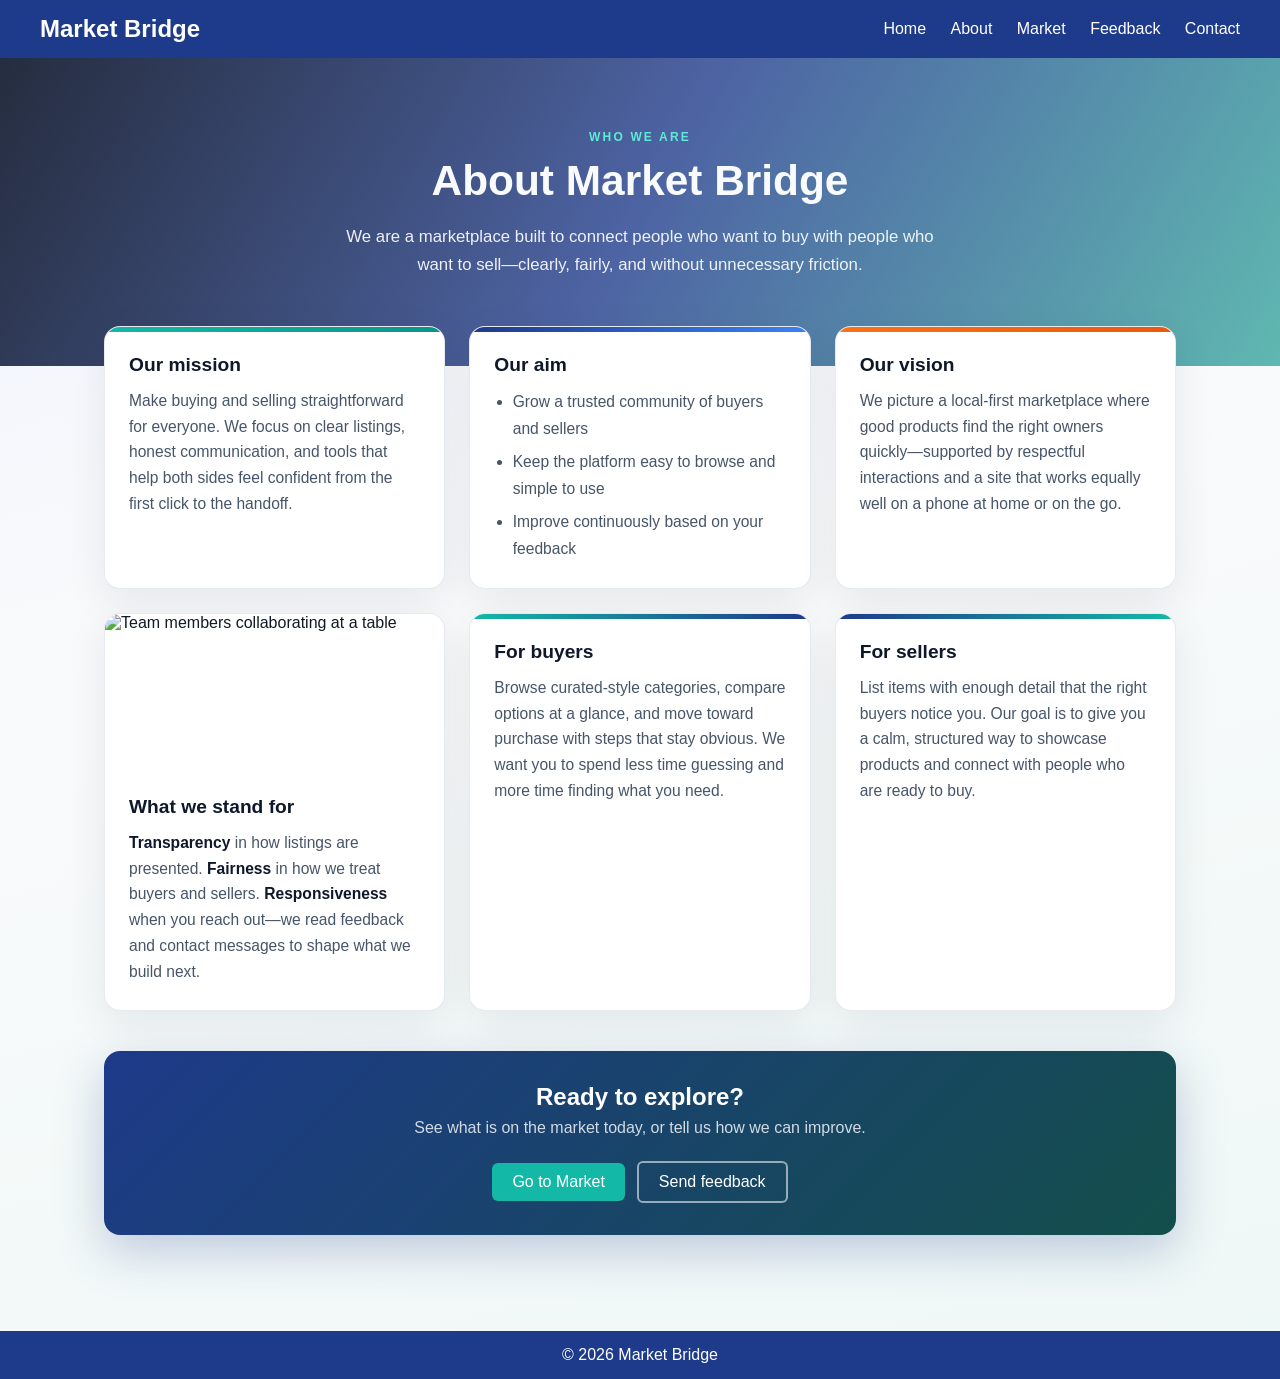
==== about.html @ 3c5c1e12 "done" ====
<!DOCTYPE html>
<html lang="en">
<head>
<meta charset="UTF-8">
<meta name="viewport" content="width=device-width, initial-scale=1.0">
<title>About — Market Bridge</title>
<link rel="preconnect" href="https://fonts.googleapis.com">
<link rel="preconnect" href="https://fonts.gstatic.com" crossorigin>
<link href="https://fonts.googleapis.com/css2?family=DM+Sans:ital,opsz,wght@0,9..40,400;0,9..40,500;0,9..40,600;0,9..40,700&display=swap" rel="stylesheet">
<link rel="stylesheet" href="style.css">
</head>
<body class="about-page">
<header>
<nav>
<h2>Market Bridge</h2>
<div>
<a href="index.html">Home</a>
<a href="about.html">About</a>
<a href="market.html">Market</a>
<a href="feedback.html">Feedback</a>
<a href="contact.html">Contact</a>
</div>
</nav>
</header>

<section class="about-banner" aria-labelledby="about-title">
<div class="about-banner-bg" aria-hidden="true"></div>
<div class="about-banner-overlay" aria-hidden="true"></div>
<div class="about-banner-inner">
<p class="about-eyebrow">Who we are</p>
<h1 id="about-title">About Market Bridge</h1>
<p class="about-intro">We are a marketplace built to connect people who want to buy with people who want to sell—clearly, fairly, and without unnecessary friction.</p>
</div>
</section>

<div class="container about-content">
<div class="about-cards-grid">

<article class="info-card info-card--mission">
<div class="info-card-accent" aria-hidden="true"></div>
<div class="info-card-body">
<h2>Our mission</h2>
<p>Make buying and selling straightforward for everyone. We focus on clear listings, honest communication, and tools that help both sides feel confident from the first click to the handoff.</p>
</div>
</article>

<article class="info-card info-card--aim">
<div class="info-card-accent" aria-hidden="true"></div>
<div class="info-card-body">
<h2>Our aim</h2>
<ul class="info-list">
<li>Grow a trusted community of buyers and sellers</li>
<li>Keep the platform easy to browse and simple to use</li>
<li>Improve continuously based on your feedback</li>
</ul>
</div>
</article>

<article class="info-card info-card--vision">
<div class="info-card-accent" aria-hidden="true"></div>
<div class="info-card-body">
<h2>Our vision</h2>
<p>We picture a local-first marketplace where good products find the right owners quickly—supported by respectful interactions and a site that works equally well on a phone at home or on the go.</p>
</div>
</article>

<article class="info-card info-card--story">
<img class="info-card-photo" src="https://images.unsplash.com/photo-1522071820081-009f0129c71c?w=720&q=80" alt="Team members collaborating at a table" width="720" height="360" loading="lazy">
<div class="info-card-body">
<h2>What we stand for</h2>
<p><strong>Transparency</strong> in how listings are presented. <strong>Fairness</strong> in how we treat buyers and sellers. <strong>Responsiveness</strong> when you reach out—we read feedback and contact messages to shape what we build next.</p>
</div>
</article>

<article class="info-card info-card--buyers">
<div class="info-card-accent" aria-hidden="true"></div>
<div class="info-card-body">
<h2>For buyers</h2>
<p>Browse curated-style categories, compare options at a glance, and move toward purchase with steps that stay obvious. We want you to spend less time guessing and more time finding what you need.</p>
</div>
</article>

<article class="info-card info-card--sellers">
<div class="info-card-accent" aria-hidden="true"></div>
<div class="info-card-body">
<h2>For sellers</h2>
<p>List items with enough detail that the right buyers notice you. Our goal is to give you a calm, structured way to showcase products and connect with people who are ready to buy.</p>
</div>
</article>

</div>

<section class="about-cta-panel" aria-labelledby="cta-heading">
<div class="about-cta-inner">
<h2 id="cta-heading">Ready to explore?</h2>
<p>See what is on the market today, or tell us how we can improve.</p>
<div class="about-cta-actions">
<a href="market.html" class="btn about-cta-btn">Go to Market</a>
<a href="feedback.html" class="btn btn-outline">Send feedback</a>
</div>
</div>
</section>
</div>

<footer>© 2026 Market Bridge</footer>
</body>
</html>
---- style.css ----
/* RESET */
* {
  margin: 0;
  padding: 0;
  box-sizing: border-box;
  font-family: 'Segoe UI', sans-serif;
}

/* BODY */
body {
  background-color: #F9FAFB;
  color: #111827;
}

/* NAVBAR */
header {
  background: #1E3A8A;
  position: sticky;
  top: 0;
  z-index: 1000;
}

nav {
  display: flex;
  justify-content: space-between;
  align-items: center;
  padding: 15px 40px;
}

nav h2 {
  color: white;
}

nav a {
  color: white;
  margin-left: 20px;
  text-decoration: none;
  transition: 0.3s;
  position: relative;
}

/* HOVER UNDERLINE EFFECT */
nav a::after {
  content: "";
  position: absolute;
  width: 0%;
  height: 2px;
  background: #F97316;
  left: 0;
  bottom: -5px;
  transition: 0.3s;
}

nav a:hover::after {
  width: 100%;
}

/* CONTAINER */
.container {
  padding: 40px;
}

/* BUTTON */
.btn {
  background: #14B8A6;
  color: white;
  padding: 10px 20px;
  border: none;
  border-radius: 6px;
  cursor: pointer;
  transition: 0.3s;
}

.btn:hover {
  background: #F97316;
  transform: scale(1.05);
}

/* GRID */
.grid {
  display: grid;
  grid-template-columns: repeat(auto-fit, minmax(250px, 1fr));
  gap: 20px;
  margin-top: 20px;
}

/* CARD DESIGN */
.card {
  background: white;
  border-radius: 12px;
  overflow: hidden;
  box-shadow: 0 4px 12px rgba(0,0,0,0.1);
  transition: 0.3s;
}

.card:hover {
  transform: translateY(-8px);
}

.card img {
  width: 100%;
  height: 200px;
  object-fit: cover;
}

.card-content {
  padding: 15px;
}

/* HERO (default / inner pages) */
.hero {
  text-align: center;
  padding: 60px 20px;
  animation: fadeIn 1s ease-in;
}

.hero h1 {
  font-size: 2.5rem;
  margin-bottom: 10px;
}

/* ——— Home page only ——— */
body.home {
  font-family: "DM Sans", "Segoe UI", system-ui, sans-serif;
  background: linear-gradient(165deg, #f0f4ff 0%, #f9fafb 38%, #eef8f6 100%);
  min-height: 100vh;
}

.visually-hidden {
  position: absolute;
  width: 1px;
  height: 1px;
  padding: 0;
  margin: -1px;
  overflow: hidden;
  clip: rect(0, 0, 0, 0);
  white-space: nowrap;
  border: 0;
}

body.home .hero {
  position: relative;
  min-height: clamp(420px, 78vh, 820px);
  display: flex;
  align-items: center;
  justify-content: center;
  padding: 100px 24px 80px;
  overflow: hidden;
  text-align: center;
}

body.home .hero-bg {
  position: absolute;
  inset: 0;
  background-image: url("https://images.unsplash.com/photo-1441986300917-64674bd600d8?w=1920&q=85");
  background-size: cover;
  background-position: center 35%;
  transform: scale(1.02);
}

body.home .hero-overlay {
  position: absolute;
  inset: 0;
  background: linear-gradient(
    135deg,
    rgba(15, 23, 42, 0.88) 0%,
    rgba(30, 58, 138, 0.72) 45%,
    rgba(15, 118, 110, 0.55) 100%
  );
}

body.home .hero-inner {
  position: relative;
  z-index: 1;
  max-width: 40rem;
  margin: 0 auto;
  color: #f8fafc;
  animation: fadeIn 1.1s ease-out;
}

body.home .hero-eyebrow {
  font-size: 0.8125rem;
  font-weight: 600;
  letter-spacing: 0.2em;
  text-transform: uppercase;
  color: #5eead4;
  margin-bottom: 1rem;
}

body.home .hero h1 {
  font-size: clamp(2rem, 5vw, 3.25rem);
  font-weight: 700;
  line-height: 1.15;
  margin-bottom: 1.25rem;
  color: #fff;
  text-shadow: 0 2px 24px rgba(0, 0, 0, 0.25);
}

body.home .hero-lead {
  font-size: clamp(1rem, 2.2vw, 1.2rem);
  line-height: 1.65;
  opacity: 0.94;
  margin-bottom: 2rem;
  font-weight: 400;
}

body.home .btn-hero {
  display: inline-block;
  padding: 14px 32px;
  font-size: 1rem;
  font-weight: 600;
  text-decoration: none;
  border-radius: 10px;
  box-shadow: 0 12px 40px rgba(20, 184, 166, 0.35);
}

body.home .btn-hero:hover {
  box-shadow: 0 14px 44px rgba(249, 115, 22, 0.35);
}

/* Highlight strip */
.home-highlights {
  max-width: 1200px;
  margin: -48px auto 0;
  padding: 0 24px 48px;
  position: relative;
  z-index: 2;
}

.highlights-grid {
  display: grid;
  grid-template-columns: repeat(auto-fit, minmax(260px, 1fr));
  gap: 1.25rem;
}

.highlight-card {
  background: #fff;
  border-radius: 16px;
  overflow: hidden;
  box-shadow: 0 16px 48px rgba(15, 23, 42, 0.1);
  transition: transform 0.35s ease, box-shadow 0.35s ease;
}

.highlight-card:hover {
  transform: translateY(-6px);
  box-shadow: 0 24px 56px rgba(30, 58, 138, 0.15);
}

.highlight-card img {
  width: 100%;
  height: 180px;
  object-fit: cover;
}

.highlight-card-body {
  padding: 1.25rem 1.35rem 1.5rem;
}

.highlight-card-body h3 {
  font-size: 1.125rem;
  margin-bottom: 0.5rem;
  color: #0f172a;
}

.highlight-card-body p {
  font-size: 0.9375rem;
  line-height: 1.55;
  color: #475569;
}

/* Featured section */
body.home .featured-wrap {
  padding-top: 24px;
  padding-bottom: 56px;
}

.section-head {
  text-align: center;
  max-width: 36rem;
  margin: 0 auto 2.5rem;
}

.section-head h2 {
  font-size: clamp(1.75rem, 3vw, 2.25rem);
  color: #0f172a;
  margin-bottom: 0.75rem;
}

.section-sub {
  color: #64748b;
  font-size: 1.05rem;
  line-height: 1.6;
}

body.home .card {
  border-radius: 16px;
  box-shadow: 0 8px 30px rgba(15, 23, 42, 0.08);
  border: 1px solid rgba(148, 163, 184, 0.2);
}

body.home .card img {
  height: 220px;
}

body.home .card-content h3 {
  font-size: 1.125rem;
}

body.home .price {
  font-weight: 600;
  color: #0d9488;
  font-size: 1.05rem;
}

.featured-cta {
  text-align: center;
  margin-top: 2.5rem;
}

.featured-cta .btn {
  text-decoration: none;
  display: inline-block;
  padding: 12px 28px;
  border-radius: 10px;
}

/* ——— About page ——— */
body.about-page {
  font-family: "DM Sans", "Segoe UI", system-ui, sans-serif;
  background: linear-gradient(165deg, #f0f4ff 0%, #f9fafb 42%, #eef8f6 100%);
  min-height: 100vh;
}

.about-banner {
  position: relative;
  padding: 72px 24px 88px;
  text-align: center;
  overflow: hidden;
}

.about-banner-bg {
  position: absolute;
  inset: 0;
  background-image: url("https://images.unsplash.com/photo-1552664730-d307ca884978?w=1600&q=80");
  background-size: cover;
  background-position: center 30%;
}

.about-banner-overlay {
  position: absolute;
  inset: 0;
  background: linear-gradient(
    120deg,
    rgba(15, 23, 42, 0.9) 0%,
    rgba(30, 58, 138, 0.78) 50%,
    rgba(13, 148, 136, 0.65) 100%
  );
}

.about-banner-inner {
  position: relative;
  z-index: 1;
  max-width: 38rem;
  margin: 0 auto;
  color: #f8fafc;
  animation: fadeIn 0.9s ease-out;
}

.about-eyebrow {
  font-size: 0.75rem;
  font-weight: 600;
  letter-spacing: 0.18em;
  text-transform: uppercase;
  color: #5eead4;
  margin-bottom: 0.75rem;
}

.about-banner h1 {
  font-size: clamp(1.85rem, 4vw, 2.65rem);
  font-weight: 700;
  line-height: 1.2;
  margin-bottom: 1rem;
}

.about-intro {
  font-size: 1.05rem;
  line-height: 1.65;
  opacity: 0.95;
}

.about-content.container {
  max-width: 1120px;
  margin: 0 auto;
  padding: 0 24px 56px;
}

.about-cards-grid {
  display: grid;
  grid-template-columns: repeat(auto-fit, minmax(min(100%, 320px), 1fr));
  gap: 1.5rem;
  margin-top: -40px;
  position: relative;
  z-index: 2;
}

.info-card {
  background: #fff;
  border-radius: 16px;
  overflow: hidden;
  box-shadow: 0 12px 40px rgba(15, 23, 42, 0.08);
  border: 1px solid rgba(148, 163, 184, 0.22);
  display: flex;
  flex-direction: column;
  transition: transform 0.3s ease, box-shadow 0.3s ease;
}

.info-card:hover {
  transform: translateY(-6px);
  box-shadow: 0 20px 50px rgba(30, 58, 138, 0.12);
}

.info-card-accent {
  height: 5px;
  flex-shrink: 0;
}

.info-card--mission .info-card-accent {
  background: linear-gradient(90deg, #14b8a6, #0d9488);
}

.info-card--aim .info-card-accent {
  background: linear-gradient(90deg, #1e3a8a, #3b82f6);
}

.info-card--vision .info-card-accent {
  background: linear-gradient(90deg, #f97316, #ea580c);
}

.info-card--buyers .info-card-accent {
  background: linear-gradient(90deg, #14b8a6, #1e3a8a);
}

.info-card--sellers .info-card-accent {
  background: linear-gradient(90deg, #1e3a8a, #14b8a6);
}

.info-card-photo {
  width: 100%;
  height: 160px;
  object-fit: cover;
}

.info-card-body {
  padding: 1.35rem 1.5rem 1.6rem;
}

.info-card-body h2 {
  font-size: 1.2rem;
  font-weight: 700;
  color: #0f172a;
  margin-bottom: 0.75rem;
}

.info-card-body p {
  font-size: 0.975rem;
  line-height: 1.65;
  color: #475569;
}

.info-card-body strong {
  color: #0f172a;
  font-weight: 600;
}

.info-list {
  margin: 0;
  padding-left: 1.15rem;
  color: #475569;
  font-size: 0.975rem;
  line-height: 1.75;
}

.info-list li {
  margin-bottom: 0.35rem;
}

.info-list li:last-child {
  margin-bottom: 0;
}

.about-cta-panel {
  margin-top: 2.5rem;
  padding: 2rem 1.75rem;
  border-radius: 16px;
  background: linear-gradient(135deg, #1e3a8a 0%, #134e4a 100%);
  color: #e2e8f0;
  text-align: center;
  box-shadow: 0 16px 48px rgba(30, 58, 138, 0.25);
}

.about-cta-inner h2 {
  font-size: 1.5rem;
  color: #fff;
  margin-bottom: 0.5rem;
}

.about-cta-inner > p {
  font-size: 1rem;
  margin-bottom: 1.5rem;
  opacity: 0.92;
}

.about-cta-actions {
  display: flex;
  flex-wrap: wrap;
  gap: 0.75rem;
  justify-content: center;
  align-items: center;
}

.about-cta-btn {
  text-decoration: none;
  display: inline-block;
}

.btn-outline {
  background: transparent;
  color: #fff;
  border: 2px solid rgba(255, 255, 255, 0.55);
  text-decoration: none;
  display: inline-block;
  padding: 10px 20px;
  border-radius: 6px;
  cursor: pointer;
  transition: 0.3s;
}

.btn-outline:hover {
  background: rgba(255, 255, 255, 0.12);
  border-color: #fff;
  transform: scale(1.05);
}

/* ——— Market hub & slideshow ——— */
body.market-page {
  font-family: "DM Sans", "Segoe UI", system-ui, sans-serif;
  background: linear-gradient(165deg, #e8eefc 0%, #f9fafb 45%, #e6f4f1 100%);
  min-height: 100vh;
}

.market-hero {
  position: relative;
}

.slideshow {
  position: relative;
  min-height: clamp(320px, 52vh, 560px);
  overflow: hidden;
}

.slideshow-slides {
  position: absolute;
  inset: 0;
}

.slideshow .slide {
  position: absolute;
  inset: 0;
  background-size: cover;
  background-position: center;
  opacity: 0;
  transition: opacity 1s ease-in-out;
}

.slideshow .slide.is-active {
  opacity: 1;
}

.slideshow-overlay {
  position: absolute;
  inset: 0;
  background: linear-gradient(
    120deg,
    rgba(15, 23, 42, 0.82) 0%,
    rgba(30, 58, 138, 0.55) 55%,
    rgba(13, 148, 136, 0.45) 100%
  );
  z-index: 1;
}

.slideshow-content {
  position: relative;
  z-index: 2;
  min-height: clamp(320px, 52vh, 560px);
  display: flex;
  flex-direction: column;
  align-items: center;
  justify-content: center;
  text-align: center;
  padding: 3rem 1.5rem 4rem;
  color: #f8fafc;
}

.slideshow-eyebrow {
  font-size: 0.75rem;
  font-weight: 600;
  letter-spacing: 0.2em;
  text-transform: uppercase;
  color: #5eead4;
  margin-bottom: 0.75rem;
}

.slideshow-title {
  font-size: clamp(1.85rem, 4vw, 2.75rem);
  font-weight: 700;
  margin-bottom: 0.75rem;
  text-shadow: 0 2px 20px rgba(0, 0, 0, 0.2);
}

.slideshow-lead {
  font-size: 1.05rem;
  max-width: 26rem;
  line-height: 1.6;
  opacity: 0.95;
  margin-bottom: 1.5rem;
}

.slideshow-dots {
  display: flex;
  gap: 0.5rem;
  margin-top: 0.5rem;
}

.slideshow-dot {
  width: 10px;
  height: 10px;
  border-radius: 50%;
  border: 2px solid rgba(255, 255, 255, 0.5);
  background: transparent;
  cursor: pointer;
  padding: 0;
  transition: background 0.2s, transform 0.2s;
}

.slideshow-dot.is-active {
  background: #fff;
  border-color: #fff;
  transform: scale(1.15);
}

.slideshow-btn {
  position: absolute;
  top: 50%;
  transform: translateY(-50%);
  z-index: 3;
  width: 44px;
  height: 44px;
  border-radius: 50%;
  border: none;
  background: rgba(255, 255, 255, 0.2);
  color: #fff;
  font-size: 1.75rem;
  line-height: 1;
  cursor: pointer;
  transition: background 0.2s;
  backdrop-filter: blur(6px);
}

.slideshow-btn:hover {
  background: rgba(255, 255, 255, 0.35);
}

.slideshow-btn--prev {
  left: 1rem;
}

.slideshow-btn--next {
  right: 1rem;
}

.market-hub {
  max-width: 1100px;
  margin: 0 auto;
  padding-bottom: 3rem;
}

.market-hub-intro {
  text-align: center;
  max-width: 36rem;
  margin: 2.5rem auto 2rem;
}

.market-hub-intro h2 {
  font-size: clamp(1.5rem, 3vw, 2rem);
  color: #0f172a;
  margin-bottom: 0.5rem;
}

.market-hub-intro p {
  color: #64748b;
  line-height: 1.6;
}

.market-actions {
  display: grid;
  grid-template-columns: repeat(auto-fit, minmax(min(100%, 300px), 1fr));
  gap: 1.5rem;
}

.market-action-card {
  position: relative;
  border-radius: 20px;
  overflow: hidden;
  min-height: 280px;
  display: block;
  text-decoration: none;
  color: inherit;
  box-shadow: 0 16px 48px rgba(15, 23, 42, 0.12);
  transition: transform 0.35s ease, box-shadow 0.35s ease;
}

.market-action-card:hover {
  transform: translateY(-8px);
  box-shadow: 0 24px 56px rgba(30, 58, 138, 0.18);
}

.market-action-bg {
  position: absolute;
  inset: 0;
  width: 100%;
  height: 100%;
  object-fit: cover;
}

.market-action-overlay {
  position: absolute;
  inset: 0;
  background: linear-gradient(
    180deg,
    rgba(15, 23, 42, 0.1) 0%,
    rgba(15, 23, 42, 0.75) 100%
  );
  z-index: 1;
}

.market-action-card--sell .market-action-overlay {
  background: linear-gradient(
    180deg,
    rgba(13, 148, 136, 0.15) 0%,
    rgba(15, 23, 42, 0.8) 100%
  );
}

.market-action-body {
  position: relative;
  z-index: 2;
  height: 100%;
  min-height: 280px;
  padding: 1.75rem;
  display: flex;
  flex-direction: column;
  justify-content: flex-end;
  color: #f8fafc;
}

.market-action-label {
  font-size: 0.7rem;
  font-weight: 600;
  letter-spacing: 0.15em;
  text-transform: uppercase;
  color: #5eead4;
  margin-bottom: 0.35rem;
}

.market-action-body h3 {
  font-size: 1.75rem;
  font-weight: 700;
  margin-bottom: 0.5rem;
}

.market-action-body p {
  font-size: 0.95rem;
  line-height: 1.55;
  opacity: 0.92;
  margin-bottom: 1rem;
}

.market-action-cta {
  font-weight: 600;
  color: #fff;
}

/* ——— Buy / Sell subpages ——— */
.page-subnav {
  display: flex;
  flex-wrap: wrap;
  align-items: center;
  justify-content: space-between;
  gap: 0.75rem;
  padding: 12px 40px;
  background: rgba(255, 255, 255, 0.85);
  border-bottom: 1px solid rgba(148, 163, 184, 0.25);
  backdrop-filter: blur(8px);
}

.subnav-back {
  font-weight: 600;
  color: #1e3a8a;
  text-decoration: none;
  display: inline-flex;
  align-items: center;
  gap: 0.25rem;
}

.subnav-back:hover {
  color: #0d9488;
  text-decoration: underline;
}

.subnav-link {
  font-size: 0.9375rem;
  font-weight: 600;
  color: #0d9488;
  text-decoration: none;
}

.subnav-link:hover {
  text-decoration: underline;
}

body.buy-page,
body.sell-page {
  font-family: "DM Sans", "Segoe UI", system-ui, sans-serif;
  background: linear-gradient(165deg, #f0f4ff 0%, #f9fafb 40%, #eef8f6 100%);
  min-height: 100vh;
}

.buy-hero {
  position: relative;
  min-height: 220px;
  max-height: 360px;
  overflow: hidden;
}

.buy-hero-img {
  width: 100%;
  height: 280px;
  object-fit: cover;
  display: block;
}

.buy-hero-overlay {
  position: absolute;
  inset: 0;
  background: linear-gradient(
    90deg,
    rgba(15, 23, 42, 0.75) 0%,
    rgba(30, 58, 138, 0.45) 100%
  );
}

.buy-hero-inner {
  position: absolute;
  inset: 0;
  display: flex;
  flex-direction: column;
  justify-content: center;
  padding: 2rem 40px;
  max-width: 640px;
  color: #f8fafc;
}

.buy-hero-inner h1 {
  font-size: clamp(1.75rem, 3.5vw, 2.35rem);
  margin-bottom: 0.5rem;
}

.buy-hero-inner p {
  font-size: 1rem;
  line-height: 1.55;
  opacity: 0.95;
}

.buy-content.container {
  max-width: 1120px;
  margin: 0 auto;
  padding-top: 2rem;
  padding-bottom: 3rem;
}

.buy-hint {
  text-align: center;
  color: #64748b;
  margin-bottom: 1rem;
}

.buy-hint a {
  color: #0d9488;
  font-weight: 600;
}

body.buy-page .product-card img {
  height: 220px;
}

.product-badge {
  display: inline-block;
  font-size: 0.6875rem;
  font-weight: 700;
  text-transform: uppercase;
  letter-spacing: 0.06em;
  color: #0f766e;
  background: #ccfbf1;
  padding: 0.2rem 0.5rem;
  border-radius: 6px;
  margin-bottom: 0.35rem;
}

.product-price {
  font-size: 1.15rem;
  font-weight: 700;
  color: #0d9488;
  margin: 0.35rem 0 0.5rem;
}

.product-desc {
  font-size: 0.9rem;
  color: #64748b;
  line-height: 1.5;
  margin-bottom: 0.75rem;
}

.btn-block {
  width: 100%;
  margin-top: 0.25rem;
}

/* Sell layout */
.sell-layout {
  display: grid;
  grid-template-columns: minmax(0, 380px) minmax(0, 1fr);
  gap: 0;
  max-width: 1100px;
  margin: 0 auto;
  min-height: calc(100vh - 180px);
}

@media (max-width: 900px) {
  .sell-layout {
    grid-template-columns: 1fr;
  }

  .sell-visual {
    min-height: 200px;
    max-height: 240px;
  }

  .sell-visual img {
    max-height: 240px;
  }
}

.sell-visual {
  position: relative;
  background: #1e293b;
}

.sell-visual img {
  width: 100%;
  height: 100%;
  object-fit: cover;
  display: block;
  min-height: 320px;
}

.sell-visual-caption {
  position: absolute;
  bottom: 0;
  left: 0;
  right: 0;
  padding: 1.25rem 1.5rem;
  background: linear-gradient(transparent, rgba(15, 23, 42, 0.9));
  color: #e2e8f0;
  font-size: 0.9rem;
  line-height: 1.45;
}

.sell-main {
  padding: 2rem 40px 3rem;
}

.sell-intro h1 {
  font-size: clamp(1.65rem, 3vw, 2.1rem);
  color: #0f172a;
  margin-bottom: 0.5rem;
}

.sell-intro p {
  color: #64748b;
  line-height: 1.6;
  margin-bottom: 1.75rem;
  max-width: 36rem;
}

.sell-intro a {
  color: #0d9488;
  font-weight: 600;
}

.sell-form {
  max-width: 32rem;
  background: #fff;
  padding: 1.75rem 1.5rem 2rem;
  border-radius: 16px;
  box-shadow: 0 12px 40px rgba(15, 23, 42, 0.08);
  border: 1px solid rgba(148, 163, 184, 0.2);
}

.sell-form label {
  display: block;
  font-size: 0.875rem;
  font-weight: 600;
  color: #334155;
  margin-top: 1rem;
}

.sell-form label:first-of-type {
  margin-top: 0;
}

.sell-form .req {
  color: #dc2626;
}

.sell-form input,
.sell-form textarea {
  margin-top: 0.35rem;
  border: 1px solid #cbd5e1;
  font-family: inherit;
}

.sell-form-hint {
  font-size: 0.8125rem;
  color: #94a3b8;
  margin-top: 0.75rem;
}

.btn-submit {
  margin-top: 1.25rem;
  width: 100%;
  padding: 12px 20px;
  font-weight: 600;
  font-size: 1rem;
}

.sell-message {
  margin-top: 1rem;
  font-size: 0.9375rem;
  min-height: 1.25rem;
}

.sell-message--ok {
  color: #0f766e;
}

.sell-message--ok a {
  color: #0d9488;
  font-weight: 600;
}

.sell-message--error {
  color: #b91c1c;
}

/* ——— Feedback page ——— */
body.feedback-page {
  font-family: "DM Sans", "Segoe UI", system-ui, sans-serif;
  background: linear-gradient(165deg, #f0f4ff 0%, #f9fafb 40%, #eef8f6 100%);
  min-height: 100vh;
}

.feedback-banner {
  position: relative;
  padding: 64px 24px 72px;
  text-align: center;
  overflow: hidden;
}

.feedback-banner-bg {
  position: absolute;
  inset: 0;
  background-image: url("https://images.unsplash.com/photo-1552664730-d307ca884978?w=1600&q=80");
  background-size: cover;
  background-position: center 25%;
}

.feedback-banner-overlay {
  position: absolute;
  inset: 0;
  background: linear-gradient(
    125deg,
    rgba(15, 23, 42, 0.9) 0%,
    rgba(30, 58, 138, 0.78) 50%,
    rgba(13, 148, 136, 0.65) 100%
  );
}

.feedback-banner-inner {
  position: relative;
  z-index: 1;
  max-width: 40rem;
  margin: 0 auto;
  color: #f8fafc;
  animation: fadeIn 0.85s ease-out;
}

.feedback-eyebrow {
  font-size: 0.75rem;
  font-weight: 600;
  letter-spacing: 0.18em;
  text-transform: uppercase;
  color: #5eead4;
  margin-bottom: 0.65rem;
}

.feedback-banner h1 {
  font-size: clamp(1.85rem, 4vw, 2.55rem);
  font-weight: 700;
  line-height: 1.15;
  margin-bottom: 0.85rem;
}

.feedback-intro {
  font-size: 1.05rem;
  line-height: 1.65;
  opacity: 0.95;
}

.feedback-layout {
  display: grid;
  grid-template-columns: minmax(0, 340px) minmax(0, 1fr);
  gap: 0;
  max-width: 1040px;
  margin: 0 auto;
  align-items: stretch;
}

@media (max-width: 880px) {
  .feedback-layout {
    grid-template-columns: 1fr;
  }

  .feedback-aside img {
    max-height: 220px;
  }
}

.feedback-aside {
  position: relative;
  background: #1e293b;
}

.feedback-aside img {
  width: 100%;
  height: 100%;
  min-height: 320px;
  object-fit: cover;
  display: block;
}

.feedback-aside-note {
  position: absolute;
  bottom: 0;
  left: 0;
  right: 0;
  padding: 1.2rem 1.35rem;
  background: linear-gradient(transparent, rgba(15, 23, 42, 0.92));
  color: #e2e8f0;
  font-size: 0.9rem;
  line-height: 1.45;
}

.feedback-main {
  padding: 2.25rem 40px 3rem;
}

.feedback-form {
  max-width: 36rem;
  background: #fff;
  padding: 1.75rem 1.5rem 2rem;
  border-radius: 16px;
  box-shadow: 0 12px 40px rgba(15, 23, 42, 0.08);
  border: 1px solid rgba(148, 163, 184, 0.2);
}

.feedback-form-title {
  font-size: 1.35rem;
  color: #0f172a;
  margin-bottom: 0.35rem;
}

.feedback-form-lead {
  font-size: 0.875rem;
  color: #64748b;
  margin-bottom: 1.25rem;
}

.feedback-form label {
  display: block;
  font-size: 0.875rem;
  font-weight: 600;
  color: #334155;
  margin-top: 1rem;
}

.feedback-form label:first-of-type {
  margin-top: 0;
}

.feedback-form input,
.feedback-form textarea,
.feedback-form select {
  margin-top: 0.35rem;
  border: 1px solid #cbd5e1;
  font-family: inherit;
  border-radius: 6px;
}

.feedback-form select {
  width: 100%;
  padding: 10px;
  background: #fff;
  cursor: pointer;
}

.feedback-submit {
  margin-top: 1.35rem;
  width: 100%;
  padding: 12px 20px;
  font-weight: 600;
}

.feedback-status {
  margin-top: 1rem;
  font-size: 0.9375rem;
  min-height: 1.25rem;
  color: #64748b;
}

.feedback-status--ok {
  color: #0f766e;
}

/* ——— Contact page ——— */
body.contact-page {
  font-family: "DM Sans", "Segoe UI", system-ui, sans-serif;
  background: linear-gradient(165deg, #e8eefc 0%, #f9fafb 42%, #e6f4f1 100%);
  min-height: 100vh;
}

.contact-banner {
  position: relative;
  padding: 64px 24px 72px;
  text-align: center;
  overflow: hidden;
}

.contact-banner-bg {
  position: absolute;
  inset: 0;
  background-image: url("https://images.unsplash.com/photo-1423666639041-f56000c27a9a?w=1600&q=80");
  background-size: cover;
  background-position: center 40%;
}

.contact-banner-overlay {
  position: absolute;
  inset: 0;
  background: linear-gradient(
    120deg,
    rgba(15, 23, 42, 0.88) 0%,
    rgba(30, 58, 138, 0.72) 45%,
    rgba(13, 148, 136, 0.58) 100%
  );
}

.contact-banner-inner {
  position: relative;
  z-index: 1;
  max-width: 40rem;
  margin: 0 auto;
  color: #f8fafc;
  animation: fadeIn 0.85s ease-out;
}

.contact-eyebrow {
  font-size: 0.75rem;
  font-weight: 600;
  letter-spacing: 0.18em;
  text-transform: uppercase;
  color: #5eead4;
  margin-bottom: 0.65rem;
}

.contact-banner h1 {
  font-size: clamp(1.85rem, 4vw, 2.55rem);
  font-weight: 700;
  margin-bottom: 0.85rem;
}

.contact-intro {
  font-size: 1.05rem;
  line-height: 1.65;
  opacity: 0.95;
}

.contact-body.container {
  max-width: 960px;
  margin: 0 auto;
  padding-top: 2.5rem;
  padding-bottom: 3.5rem;
}

.contact-grid {
  display: grid;
  grid-template-columns: repeat(auto-fit, minmax(min(100%, 220px), 1fr));
  gap: 1.25rem;
}

.contact-card {
  background: #fff;
  border-radius: 16px;
  padding: 1.35rem 1.4rem 1.5rem;
  box-shadow: 0 10px 36px rgba(15, 23, 42, 0.07);
  border: 1px solid rgba(148, 163, 184, 0.22);
  transition: transform 0.25s ease, box-shadow 0.25s ease;
}

.contact-card:hover {
  transform: translateY(-4px);
  box-shadow: 0 16px 44px rgba(30, 58, 138, 0.1);
}

.contact-card h2 {
  font-size: 0.8125rem;
  font-weight: 700;
  text-transform: uppercase;
  letter-spacing: 0.08em;
  color: #0d9488;
  margin-bottom: 0.65rem;
}

.contact-card p {
  font-size: 0.975rem;
  line-height: 1.55;
  color: #334155;
}

.contact-card a {
  color: #1e3a8a;
  font-weight: 600;
  text-decoration: none;
}

.contact-card a:hover {
  text-decoration: underline;
  color: #0d9488;
}

a.contact-prototype-link {
  cursor: default;
}

.contact-prototype-link:hover {
  color: #0d9488;
}

.contact-card-hint {
  margin-top: 0.65rem;
  font-size: 0.8125rem !important;
  color: #94a3b8 !important;
  line-height: 1.5 !important;
}

.contact-hours-card {
  margin-top: 1.75rem;
  background: linear-gradient(135deg, #1e3a8a 0%, #134e4a 100%);
  color: #e2e8f0;
  border-radius: 16px;
  padding: 1.5rem 1.75rem;
  box-shadow: 0 14px 40px rgba(30, 58, 138, 0.22);
}

.contact-hours-card h2 {
  font-size: 1.15rem;
  color: #fff;
  margin-bottom: 1rem;
}

.contact-hours-list {
  list-style: none;
  margin: 0;
  padding: 0;
}

.contact-hours-list li {
  display: flex;
  flex-wrap: wrap;
  justify-content: space-between;
  gap: 0.5rem 1rem;
  padding: 0.55rem 0;
  border-bottom: 1px solid rgba(255, 255, 255, 0.12);
  font-size: 0.9375rem;
}

.contact-hours-list li:last-child {
  border-bottom: none;
}

.contact-social {
  margin-top: 2.25rem;
  text-align: center;
}

.contact-social h2 {
  font-size: 1.35rem;
  color: #0f172a;
  margin-bottom: 0.35rem;
}

.contact-social-lead {
  color: #64748b;
  font-size: 0.975rem;
  margin-bottom: 1.5rem;
  max-width: 28rem;
  margin-left: auto;
  margin-right: auto;
  line-height: 1.55;
}

.social-links {
  list-style: none;
  margin: 0;
  padding: 0;
  display: flex;
  flex-wrap: wrap;
  justify-content: center;
  gap: 1rem;
}

.social-link {
  display: inline-flex;
  align-items: center;
  gap: 0.6rem;
  padding: 0.65rem 1.15rem;
  border-radius: 12px;
  text-decoration: none;
  font-weight: 600;
  font-size: 0.9rem;
  color: #fff;
  transition: transform 0.2s ease, box-shadow 0.2s ease;
  box-shadow: 0 6px 20px rgba(15, 23, 42, 0.12);
}

.social-link:hover {
  transform: translateY(-3px);
  box-shadow: 0 10px 28px rgba(15, 23, 42, 0.18);
  color: #fff;
}

.social-icon {
  width: 22px;
  height: 22px;
  flex-shrink: 0;
}

.social-link--whatsapp {
  background: #25d366;
}

.social-link--whatsapp:hover {
  background: #20bd5a;
}

.social-link--x {
  background: #0f1419;
}

.social-link--x:hover {
  background: #272c30;
}

.social-link--instagram {
  background: linear-gradient(45deg, #f09433 0%, #e6683c 25%, #dc2743 50%, #cc2366 75%, #bc1888 100%);
}

.social-link--facebook {
  background: #1877f2;
}

.social-link--facebook:hover {
  background: #166fe5;
}

/* ANIMATION */
@keyframes fadeIn {
  from { opacity: 0; }
  to { opacity: 1; }
}

/* FORM */
form input, form textarea {
  width: 100%;
  padding: 10px;
  margin: 10px 0;
  border-radius: 6px;
  border: 1px solid #ccc;
}

/* FOOTER */
footer {
  background: #1E3A8A;
  color: white;
  text-align: center;
  padding: 15px;
  margin-top: 40px;
}
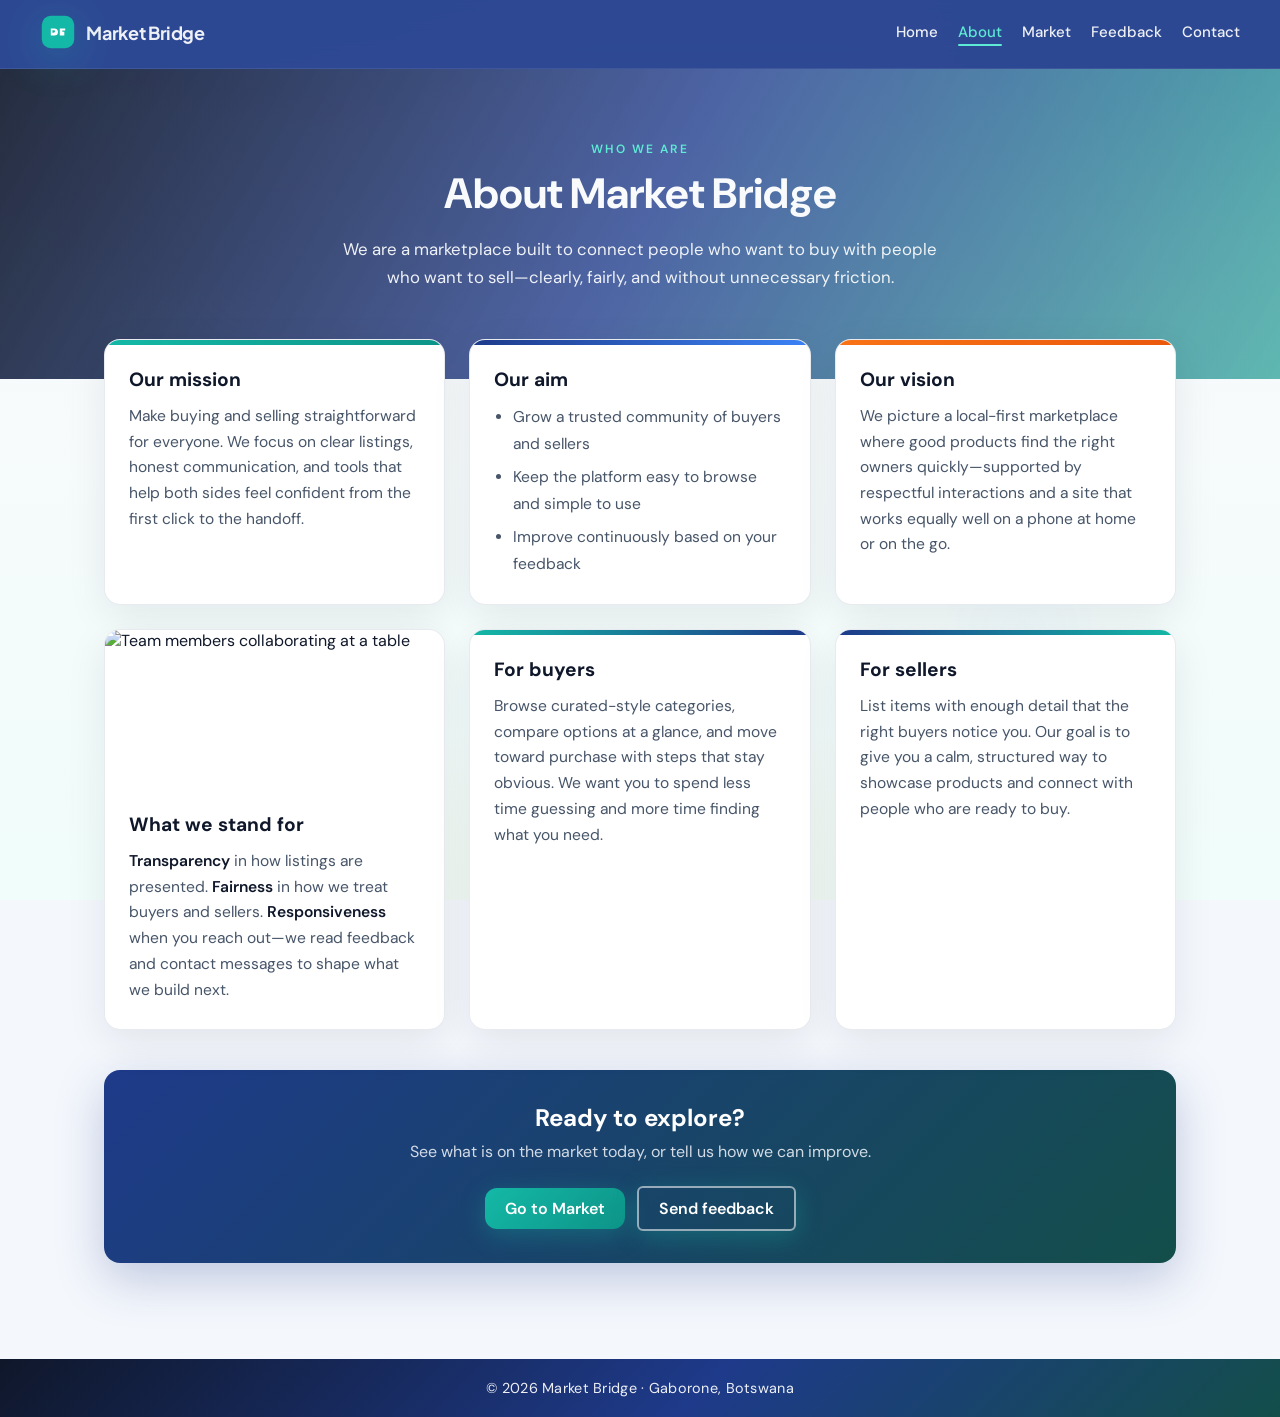
==== commit bd54764a: "done" ====
--- a/about.html
+++ b/about.html
@@ -6,16 +6,25 @@
 <title>About — Market Bridge</title>
 <link rel="preconnect" href="https://fonts.googleapis.com">
 <link rel="preconnect" href="https://fonts.gstatic.com" crossorigin>
-<link href="https://fonts.googleapis.com/css2?family=DM+Sans:ital,opsz,wght@0,9..40,400;0,9..40,500;0,9..40,600;0,9..40,700&display=swap" rel="stylesheet">
+<link href="https://fonts.googleapis.com/css2?family=DM+Sans:ital,opsz,wght@0,9..40,400;0,9..40,500;0,9..40,600;0,9..40,700&family=Plus+Jakarta+Sans:wght@500;600;700;800&display=swap" rel="stylesheet">
 <link rel="stylesheet" href="style.css">
 </head>
 <body class="about-page">
-<header>
-<nav>
-<h2>Market Bridge</h2>
-<div>
+<header class="site-header">
+<nav class="nav" aria-label="Main navigation">
+<a href="index.html" class="brand brand--nav" aria-label="Market Bridge home">
+<span class="brand-icon" aria-hidden="true">
+<svg viewBox="0 0 40 40" width="36" height="36" fill="none" xmlns="http://www.w3.org/2000/svg">
+<rect x="2" y="2" width="36" height="36" rx="10" fill="url(#navGradA)"/>
+<path d="M12 24V16h4c2.5 0 4 1.4 4 4s-1.5 4-4 4h-4zm3-3.2c1.1 0 1.7-.6 1.7-1.6S16.1 18 15 18h-1.2v2.8H15zM22 24v-8h6v2.4h-3.2v1.4H27V24H22z" fill="#fff"/>
+<defs><linearGradient id="navGradA" x1="2" y1="2" x2="38" y2="38"><stop stop-color="#14b8a6"/><stop offset="1" stop-color="#3b82f6"/></linearGradient></defs>
+</svg>
+</span>
+<span class="brand-text">Market Bridge</span>
+</a>
+<div class="nav-links">
 <a href="index.html">Home</a>
-<a href="about.html">About</a>
+<a href="about.html" class="nav-active">About</a>
 <a href="market.html">Market</a>
 <a href="feedback.html">Feedback</a>
 <a href="contact.html">Contact</a>
@@ -33,7 +42,7 @@
 </div>
 </section>
 
-<div class="container about-content">
+<div class="container about-content reveal">
 <div class="about-cards-grid">
 
 <article class="info-card info-card--mission">
@@ -102,6 +111,7 @@
 </section>
 </div>
 
-<footer>© 2026 Market Bridge</footer>
+<footer class="site-footer">© 2026 Market Bridge · Gaborone, Botswana</footer>
+<script src="js/site-animations.js"></script>
 </body>
 </html>
--- a/style.css
+++ b/style.css
@@ -3,56 +3,302 @@
   margin: 0;
   padding: 0;
   box-sizing: border-box;
-  font-family: 'Segoe UI', sans-serif;
-}
-
-/* BODY */
+}
+
+/* ——— Modern global foundation ——— */
+:root {
+  --color-bg: #f4f7fc;
+  --color-surface: #ffffff;
+  --color-text: #0f172a;
+  --color-muted: #64748b;
+  --color-primary: #14b8a6;
+  --color-primary-dark: #0d9488;
+  --color-accent: #f97316;
+  --color-navy: #1e3a8a;
+  --shadow-sm: 0 4px 20px rgba(15, 23, 42, 0.06);
+  --shadow-md: 0 12px 40px rgba(15, 23, 42, 0.1);
+  --shadow-lg: 0 24px 56px rgba(30, 58, 138, 0.14);
+  --radius-md: 12px;
+  --radius-lg: 16px;
+  --ease-out: cubic-bezier(0.22, 1, 0.36, 1);
+  --font-sans: "DM Sans", "Plus Jakarta Sans", "Segoe UI", system-ui, sans-serif;
+}
+
+html {
+  scroll-behavior: smooth;
+}
+
 body {
-  background-color: #F9FAFB;
-  color: #111827;
+  font-family: var(--font-sans);
+  color: var(--color-text);
+  background-color: var(--color-bg);
+  background-image:
+    radial-gradient(ellipse 80% 50% at 10% -10%, rgba(59, 130, 246, 0.14), transparent 55%),
+    radial-gradient(ellipse 60% 45% at 95% 5%, rgba(20, 184, 166, 0.12), transparent 50%),
+    radial-gradient(ellipse 50% 40% at 50% 100%, rgba(249, 115, 22, 0.06), transparent 55%),
+    linear-gradient(180deg, #eef2ff 0%, #f8fafc 35%, #f0fdfa 100%);
+  background-attachment: fixed;
+  min-height: 100vh;
+  position: relative;
+  overflow-x: hidden;
+}
+
+body::before {
+  content: "";
+  position: fixed;
+  inset: 0;
+  pointer-events: none;
+  z-index: -1;
+  opacity: 0.45;
+  background-image:
+    radial-gradient(circle at 20% 30%, rgba(94, 234, 212, 0.08) 0%, transparent 8%),
+    radial-gradient(circle at 80% 70%, rgba(59, 130, 246, 0.06) 0%, transparent 8%);
+  animation: bgFloat 18s ease-in-out infinite alternate;
+}
+
+@keyframes bgFloat {
+  from { transform: translate(0, 0) scale(1); }
+  to { transform: translate(-2%, 1%) scale(1.02); }
+}
+
+/* Intro splash (home) */
+.intro-splash {
+  position: fixed;
+  inset: 0;
+  z-index: 10000;
+  display: flex;
+  align-items: center;
+  justify-content: center;
+  background: linear-gradient(145deg, #0f172a 0%, #1e3a8a 42%, #134e4a 100%);
+  transition: opacity 0.65s var(--ease-out), visibility 0.65s;
+}
+
+.intro-splash.is-hidden {
+  opacity: 0;
+  visibility: hidden;
+  pointer-events: none;
+}
+
+.intro-splash-inner {
+  text-align: center;
+  color: #f8fafc;
+  padding: 2rem;
+  animation: introPop 0.9s var(--ease-out) both;
+}
+
+.intro-logo {
+  margin: 0 auto 1.25rem;
+  animation: introLogoSpin 1.1s var(--ease-out) 0.15s both;
+}
+
+.intro-eyebrow {
+  font-size: 0.75rem;
+  font-weight: 600;
+  letter-spacing: 0.28em;
+  text-transform: uppercase;
+  color: #5eead4;
+  margin-bottom: 0.5rem;
+  animation: fadeSlideUp 0.7s var(--ease-out) 0.35s both;
+}
+
+.intro-title {
+  font-family: "Plus Jakarta Sans", var(--font-sans);
+  font-size: clamp(2rem, 6vw, 3rem);
+  font-weight: 800;
+  letter-spacing: -0.02em;
+  margin-bottom: 0.65rem;
+  animation: fadeSlideUp 0.7s var(--ease-out) 0.5s both;
+}
+
+.intro-tagline {
+  font-size: 1.05rem;
+  opacity: 0.9;
+  max-width: 22rem;
+  margin: 0 auto 1.75rem;
+  line-height: 1.55;
+  animation: fadeSlideUp 0.7s var(--ease-out) 0.65s both;
+}
+
+.intro-loader {
+  display: flex;
+  justify-content: center;
+  gap: 0.45rem;
+  margin-bottom: 1.5rem;
+}
+
+.intro-loader span {
+  width: 8px;
+  height: 8px;
+  border-radius: 50%;
+  background: #5eead4;
+  animation: introDot 1.2s ease-in-out infinite;
+}
+
+.intro-loader span:nth-child(2) { animation-delay: 0.15s; }
+.intro-loader span:nth-child(3) { animation-delay: 0.3s; }
+
+.intro-skip {
+  background: rgba(255, 255, 255, 0.1);
+  border: 1px solid rgba(255, 255, 255, 0.35);
+  color: #e2e8f0;
+  padding: 0.5rem 1.25rem;
+  border-radius: 999px;
+  font-size: 0.8125rem;
+  font-weight: 600;
+  font-family: inherit;
+  cursor: pointer;
+  transition: background 0.25s, transform 0.25s, border-color 0.25s;
+}
+
+.intro-skip:hover {
+  background: rgba(255, 255, 255, 0.18);
+  border-color: #fff;
+  transform: translateY(-2px);
+}
+
+body.intro-active {
+  overflow: hidden;
+}
+
+/* Brand / logo */
+.brand {
+  display: inline-flex;
+  align-items: center;
+  gap: 0.65rem;
+  text-decoration: none;
+  color: inherit;
+  transition: transform 0.35s var(--ease-out), filter 0.35s;
+}
+
+.brand:hover {
+  transform: scale(1.04);
+}
+
+.brand-icon svg {
+  display: block;
+  filter: drop-shadow(0 8px 20px rgba(20, 184, 166, 0.35));
+  transition: transform 0.4s var(--ease-out);
+}
+
+.brand:hover .brand-icon svg {
+  transform: rotate(-4deg) scale(1.05);
+}
+
+.brand-text {
+  font-family: "Plus Jakarta Sans", var(--font-sans);
+  font-weight: 700;
+  letter-spacing: -0.02em;
 }
 
 /* NAVBAR */
+.site-header,
 header {
-  background: #1E3A8A;
+  background: rgba(30, 58, 138, 0.92);
+  backdrop-filter: blur(12px);
+  -webkit-backdrop-filter: blur(12px);
   position: sticky;
   top: 0;
   z-index: 1000;
-}
-
-nav {
+  border-bottom: 1px solid rgba(255, 255, 255, 0.08);
+  transition: box-shadow 0.35s var(--ease-out), background 0.35s;
+}
+
+.site-header.is-scrolled,
+header.is-scrolled {
+  box-shadow: 0 8px 32px rgba(15, 23, 42, 0.2);
+  background: rgba(15, 23, 42, 0.95);
+}
+
+nav,
+.nav {
   display: flex;
   justify-content: space-between;
   align-items: center;
-  padding: 15px 40px;
+  padding: 14px clamp(1rem, 4vw, 2.5rem);
+  max-width: 1280px;
+  margin: 0 auto;
 }
 
 nav h2 {
   color: white;
 }
 
-nav a {
-  color: white;
-  margin-left: 20px;
+.nav:not(.nav--home) .nav-links {
+  margin-left: auto;
+}
+
+.nav--home {
+  display: grid;
+  grid-template-columns: 1fr auto 1fr;
+  align-items: center;
+  gap: 1rem;
+}
+
+.nav-links {
+  display: flex;
+  align-items: center;
+  gap: clamp(0.5rem, 2vw, 1.25rem);
+}
+
+.nav-links--start {
+  justify-content: flex-start;
+}
+
+.nav-links--end {
+  justify-content: flex-end;
+}
+
+.brand--nav {
+  justify-self: center;
+  color: #fff;
+}
+
+.brand--nav .brand-text {
+  font-size: 1.125rem;
+}
+
+nav a,
+.nav a {
+  color: rgba(255, 255, 255, 0.92);
   text-decoration: none;
-  transition: 0.3s;
+  font-weight: 500;
+  font-size: 0.9375rem;
+  transition: color 0.25s, transform 0.25s;
   position: relative;
-}
-
-/* HOVER UNDERLINE EFFECT */
-nav a::after {
+  padding-bottom: 4px;
+}
+
+nav a::after,
+.nav a:not(.brand)::after {
   content: "";
   position: absolute;
   width: 0%;
   height: 2px;
-  background: #F97316;
+  background: linear-gradient(90deg, #5eead4, var(--color-accent));
   left: 0;
-  bottom: -5px;
-  transition: 0.3s;
-}
-
-nav a:hover::after {
+  bottom: 0;
+  transition: width 0.35s var(--ease-out);
+  border-radius: 2px;
+}
+
+nav a:hover,
+.nav a:not(.brand):hover {
+  color: #fff;
+  transform: translateY(-2px);
+}
+
+nav a:hover::after,
+.nav a:not(.brand):hover::after {
   width: 100%;
+}
+
+.nav-active {
+  color: #5eead4 !important;
+}
+
+.nav-active::after {
+  width: 100% !important;
+  background: #5eead4 !important;
 }
 
 /* CONTAINER */
@@ -62,18 +308,22 @@
 
 /* BUTTON */
 .btn {
-  background: #14B8A6;
+  background: linear-gradient(135deg, var(--color-primary) 0%, var(--color-primary-dark) 100%);
   color: white;
   padding: 10px 20px;
   border: none;
-  border-radius: 6px;
+  border-radius: var(--radius-md);
   cursor: pointer;
-  transition: 0.3s;
+  font-weight: 600;
+  font-family: inherit;
+  transition: transform 0.3s var(--ease-out), box-shadow 0.3s, background 0.35s;
+  box-shadow: 0 6px 24px rgba(20, 184, 166, 0.3);
 }
 
 .btn:hover {
-  background: #F97316;
-  transform: scale(1.05);
+  background: linear-gradient(135deg, var(--color-accent) 0%, #ea580c 100%);
+  transform: translateY(-3px) scale(1.03);
+  box-shadow: 0 12px 32px rgba(249, 115, 22, 0.35);
 }
 
 /* GRID */
@@ -86,21 +336,29 @@
 
 /* CARD DESIGN */
 .card {
-  background: white;
-  border-radius: 12px;
+  background: var(--color-surface);
+  border-radius: var(--radius-lg);
   overflow: hidden;
-  box-shadow: 0 4px 12px rgba(0,0,0,0.1);
-  transition: 0.3s;
+  box-shadow: var(--shadow-sm);
+  border: 1px solid rgba(148, 163, 184, 0.18);
+  transition: transform 0.4s var(--ease-out), box-shadow 0.4s var(--ease-out), border-color 0.3s;
 }
 
 .card:hover {
-  transform: translateY(-8px);
+  transform: translateY(-10px);
+  box-shadow: var(--shadow-lg);
+  border-color: rgba(20, 184, 166, 0.35);
 }
 
 .card img {
   width: 100%;
   height: 200px;
   object-fit: cover;
+  transition: transform 0.55s var(--ease-out);
+}
+
+.card:hover img {
+  transform: scale(1.06);
 }
 
 .card-content {
@@ -119,11 +377,84 @@
   margin-bottom: 10px;
 }
 
+/* Scroll reveal */
+.reveal {
+  opacity: 0;
+  transform: translateY(28px);
+  transition: opacity 0.75s var(--ease-out), transform 0.75s var(--ease-out);
+}
+
+.reveal.is-visible {
+  opacity: 1;
+  transform: translateY(0);
+}
+
+.reveal-delay-1 { transition-delay: 0.1s; }
+.reveal-delay-2 { transition-delay: 0.2s; }
+.reveal-delay-3 { transition-delay: 0.3s; }
+
 /* ——— Home page only ——— */
 body.home {
-  font-family: "DM Sans", "Segoe UI", system-ui, sans-serif;
-  background: linear-gradient(165deg, #f0f4ff 0%, #f9fafb 38%, #eef8f6 100%);
+  font-family: var(--font-sans);
   min-height: 100vh;
+}
+
+/* Centered hero logo */
+.brand--hero {
+  flex-direction: column;
+  align-items: center;
+  justify-content: center;
+  margin: 0 auto 1.5rem;
+  color: #fff;
+  animation: heroLogoIn 1s var(--ease-out) 0.2s both;
+}
+
+.brand-text--hero {
+  font-size: clamp(1.35rem, 3vw, 1.75rem);
+  font-weight: 800;
+  margin-top: 0.35rem;
+  text-shadow: 0 2px 20px rgba(0, 0, 0, 0.25);
+}
+
+.brand-icon--hero svg {
+  filter: drop-shadow(0 12px 32px rgba(94, 234, 212, 0.45));
+  animation: heroIconPulse 3s ease-in-out infinite;
+}
+
+@keyframes heroLogoIn {
+  from {
+    opacity: 0;
+    transform: translateY(-20px) scale(0.92);
+  }
+  to {
+    opacity: 1;
+    transform: translateY(0) scale(1);
+  }
+}
+
+@keyframes heroIconPulse {
+  0%, 100% { transform: scale(1); }
+  50% { transform: scale(1.04); }
+}
+
+@keyframes introPop {
+  from { opacity: 0; transform: scale(0.9); }
+  to { opacity: 1; transform: scale(1); }
+}
+
+@keyframes introLogoSpin {
+  from { opacity: 0; transform: rotate(-12deg) scale(0.7); }
+  to { opacity: 1; transform: rotate(0) scale(1); }
+}
+
+@keyframes introDot {
+  0%, 80%, 100% { transform: scale(0.6); opacity: 0.4; }
+  40% { transform: scale(1); opacity: 1; }
+}
+
+@keyframes fadeSlideUp {
+  from { opacity: 0; transform: translateY(16px); }
+  to { opacity: 1; transform: translateY(0); }
 }
 
 .visually-hidden {
@@ -155,7 +486,13 @@
   background-image: url("https://images.unsplash.com/photo-1441986300917-64674bd600d8?w=1920&q=85");
   background-size: cover;
   background-position: center 35%;
-  transform: scale(1.02);
+  transform: scale(1.05);
+  animation: heroKenBurns 22s ease-in-out infinite alternate;
+}
+
+@keyframes heroKenBurns {
+  from { transform: scale(1.05); }
+  to { transform: scale(1.12); }
 }
 
 body.home .hero-overlay {
@@ -172,10 +509,12 @@
 body.home .hero-inner {
   position: relative;
   z-index: 1;
-  max-width: 40rem;
+  max-width: 42rem;
   margin: 0 auto;
   color: #f8fafc;
-  animation: fadeIn 1.1s ease-out;
+  display: flex;
+  flex-direction: column;
+  align-items: center;
 }
 
 body.home .hero-eyebrow {
@@ -185,15 +524,18 @@
   text-transform: uppercase;
   color: #5eead4;
   margin-bottom: 1rem;
+  animation: fadeSlideUp 0.8s var(--ease-out) 0.45s both;
 }
 
 body.home .hero h1 {
+  font-family: "Plus Jakarta Sans", var(--font-sans);
   font-size: clamp(2rem, 5vw, 3.25rem);
-  font-weight: 700;
+  font-weight: 800;
   line-height: 1.15;
   margin-bottom: 1.25rem;
   color: #fff;
   text-shadow: 0 2px 24px rgba(0, 0, 0, 0.25);
+  animation: fadeSlideUp 0.8s var(--ease-out) 0.55s both;
 }
 
 body.home .hero-lead {
@@ -202,6 +544,11 @@
   opacity: 0.94;
   margin-bottom: 2rem;
   font-weight: 400;
+  animation: fadeSlideUp 0.8s var(--ease-out) 0.65s both;
+}
+
+body.home .btn-hero {
+  animation: fadeSlideUp 0.8s var(--ease-out) 0.75s both;
 }
 
 body.home .btn-hero {
@@ -234,22 +581,36 @@
 }
 
 .highlight-card {
-  background: #fff;
-  border-radius: 16px;
+  background: var(--color-surface);
+  border-radius: var(--radius-lg);
   overflow: hidden;
-  box-shadow: 0 16px 48px rgba(15, 23, 42, 0.1);
-  transition: transform 0.35s ease, box-shadow 0.35s ease;
+  box-shadow: var(--shadow-md);
+  border: 1px solid rgba(148, 163, 184, 0.15);
+  transition: transform 0.4s var(--ease-out), box-shadow 0.4s var(--ease-out);
 }
 
 .highlight-card:hover {
-  transform: translateY(-6px);
-  box-shadow: 0 24px 56px rgba(30, 58, 138, 0.15);
+  transform: translateY(-8px);
+  box-shadow: var(--shadow-lg);
 }
 
 .highlight-card img {
   width: 100%;
   height: 180px;
   object-fit: cover;
+  transition: transform 0.55s var(--ease-out);
+}
+
+.highlight-card:hover img {
+  transform: scale(1.07);
+}
+
+.highlight-card-body h3 {
+  transition: color 0.25s;
+}
+
+.highlight-card:hover .highlight-card-body h3 {
+  color: var(--color-primary-dark);
 }
 
 .highlight-card-body {
@@ -326,8 +687,7 @@
 
 /* ——— About page ——— */
 body.about-page {
-  font-family: "DM Sans", "Segoe UI", system-ui, sans-serif;
-  background: linear-gradient(165deg, #f0f4ff 0%, #f9fafb 42%, #eef8f6 100%);
+  font-family: var(--font-sans);
   min-height: 100vh;
 }
 
@@ -415,8 +775,16 @@
 }
 
 .info-card:hover {
-  transform: translateY(-6px);
-  box-shadow: 0 20px 50px rgba(30, 58, 138, 0.12);
+  transform: translateY(-8px);
+  box-shadow: var(--shadow-lg);
+}
+
+.info-card-photo {
+  transition: transform 0.55s var(--ease-out);
+}
+
+.info-card:hover .info-card-photo {
+  transform: scale(1.05);
 }
 
 .info-card-accent {
@@ -543,8 +911,7 @@
 
 /* ——— Market hub & slideshow ——— */
 body.market-page {
-  font-family: "DM Sans", "Segoe UI", system-ui, sans-serif;
-  background: linear-gradient(165deg, #e8eefc 0%, #f9fafb 45%, #e6f4f1 100%);
+  font-family: var(--font-sans);
   min-height: 100vh;
 }
 
@@ -720,8 +1087,24 @@
 }
 
 .market-action-card:hover {
-  transform: translateY(-8px);
+  transform: translateY(-10px) scale(1.01);
   box-shadow: 0 24px 56px rgba(30, 58, 138, 0.18);
+}
+
+.market-action-card:hover .market-action-bg {
+  transform: scale(1.08);
+}
+
+.market-action-bg {
+  transition: transform 0.6s var(--ease-out);
+}
+
+.market-action-card:hover .market-action-cta {
+  letter-spacing: 0.04em;
+}
+
+.market-action-cta {
+  transition: letter-spacing 0.3s var(--ease-out);
 }
 
 .market-action-bg {
@@ -830,8 +1213,7 @@
 
 body.buy-page,
 body.sell-page {
-  font-family: "DM Sans", "Segoe UI", system-ui, sans-serif;
-  background: linear-gradient(165deg, #f0f4ff 0%, #f9fafb 40%, #eef8f6 100%);
+  font-family: var(--font-sans);
   min-height: 100vh;
 }
 
@@ -1014,6 +1396,24 @@
   border-radius: 16px;
   box-shadow: 0 12px 40px rgba(15, 23, 42, 0.08);
   border: 1px solid rgba(148, 163, 184, 0.2);
+  transition: box-shadow 0.35s var(--ease-out), transform 0.35s var(--ease-out);
+}
+
+.sell-form:hover {
+  box-shadow: var(--shadow-lg);
+}
+
+.sell-form input:focus,
+.sell-form textarea:focus,
+.feedback-form input:focus,
+.feedback-form textarea:focus,
+.feedback-form select:focus,
+form input:focus,
+form textarea:focus {
+  outline: none;
+  border-color: var(--color-primary);
+  box-shadow: 0 0 0 3px rgba(20, 184, 166, 0.2);
+  transition: border-color 0.2s, box-shadow 0.2s;
 }
 
 .sell-form label {
@@ -1074,8 +1474,7 @@
 
 /* ——— Feedback page ——— */
 body.feedback-page {
-  font-family: "DM Sans", "Segoe UI", system-ui, sans-serif;
-  background: linear-gradient(165deg, #f0f4ff 0%, #f9fafb 40%, #eef8f6 100%);
+  font-family: var(--font-sans);
   min-height: 100vh;
 }
 
@@ -1253,8 +1652,7 @@
 
 /* ——— Contact page ——— */
 body.contact-page {
-  font-family: "DM Sans", "Segoe UI", system-ui, sans-serif;
-  background: linear-gradient(165deg, #e8eefc 0%, #f9fafb 42%, #e6f4f1 100%);
+  font-family: var(--font-sans);
   min-height: 100vh;
 }
 
@@ -1504,8 +1902,27 @@
 
 /* ANIMATION */
 @keyframes fadeIn {
-  from { opacity: 0; }
-  to { opacity: 1; }
+  from { opacity: 0; transform: translateY(12px); }
+  to { opacity: 1; transform: translateY(0); }
+}
+
+@media (max-width: 720px) {
+  .nav--home {
+    grid-template-columns: 1fr;
+    grid-template-rows: auto auto auto;
+    text-align: center;
+    gap: 0.75rem;
+  }
+
+  .nav-links--start,
+  .nav-links--end {
+    justify-content: center;
+    flex-wrap: wrap;
+  }
+
+  .brand--nav {
+    order: -1;
+  }
 }
 
 /* FORM */
@@ -1518,10 +1935,25 @@
 }
 
 /* FOOTER */
-footer {
-  background: #1E3A8A;
-  color: white;
+footer,
+.site-footer {
+  background: linear-gradient(135deg, #0f172a 0%, var(--color-navy) 55%, #134e4a 100%);
+  color: rgba(255, 255, 255, 0.92);
   text-align: center;
-  padding: 15px;
+  padding: 1.25rem 1.5rem;
   margin-top: 40px;
-}+  font-size: 0.9rem;
+  letter-spacing: 0.02em;
+  transition: padding 0.3s;
+}
+
+@media (prefers-reduced-motion: reduce) {
+  html { scroll-behavior: auto; }
+  *, *::before, *::after {
+    animation-duration: 0.01ms !important;
+    animation-iteration-count: 1 !important;
+    transition-duration: 0.01ms !important;
+  }
+  .reveal { opacity: 1; transform: none; }
+  body::before { animation: none; }
+}
